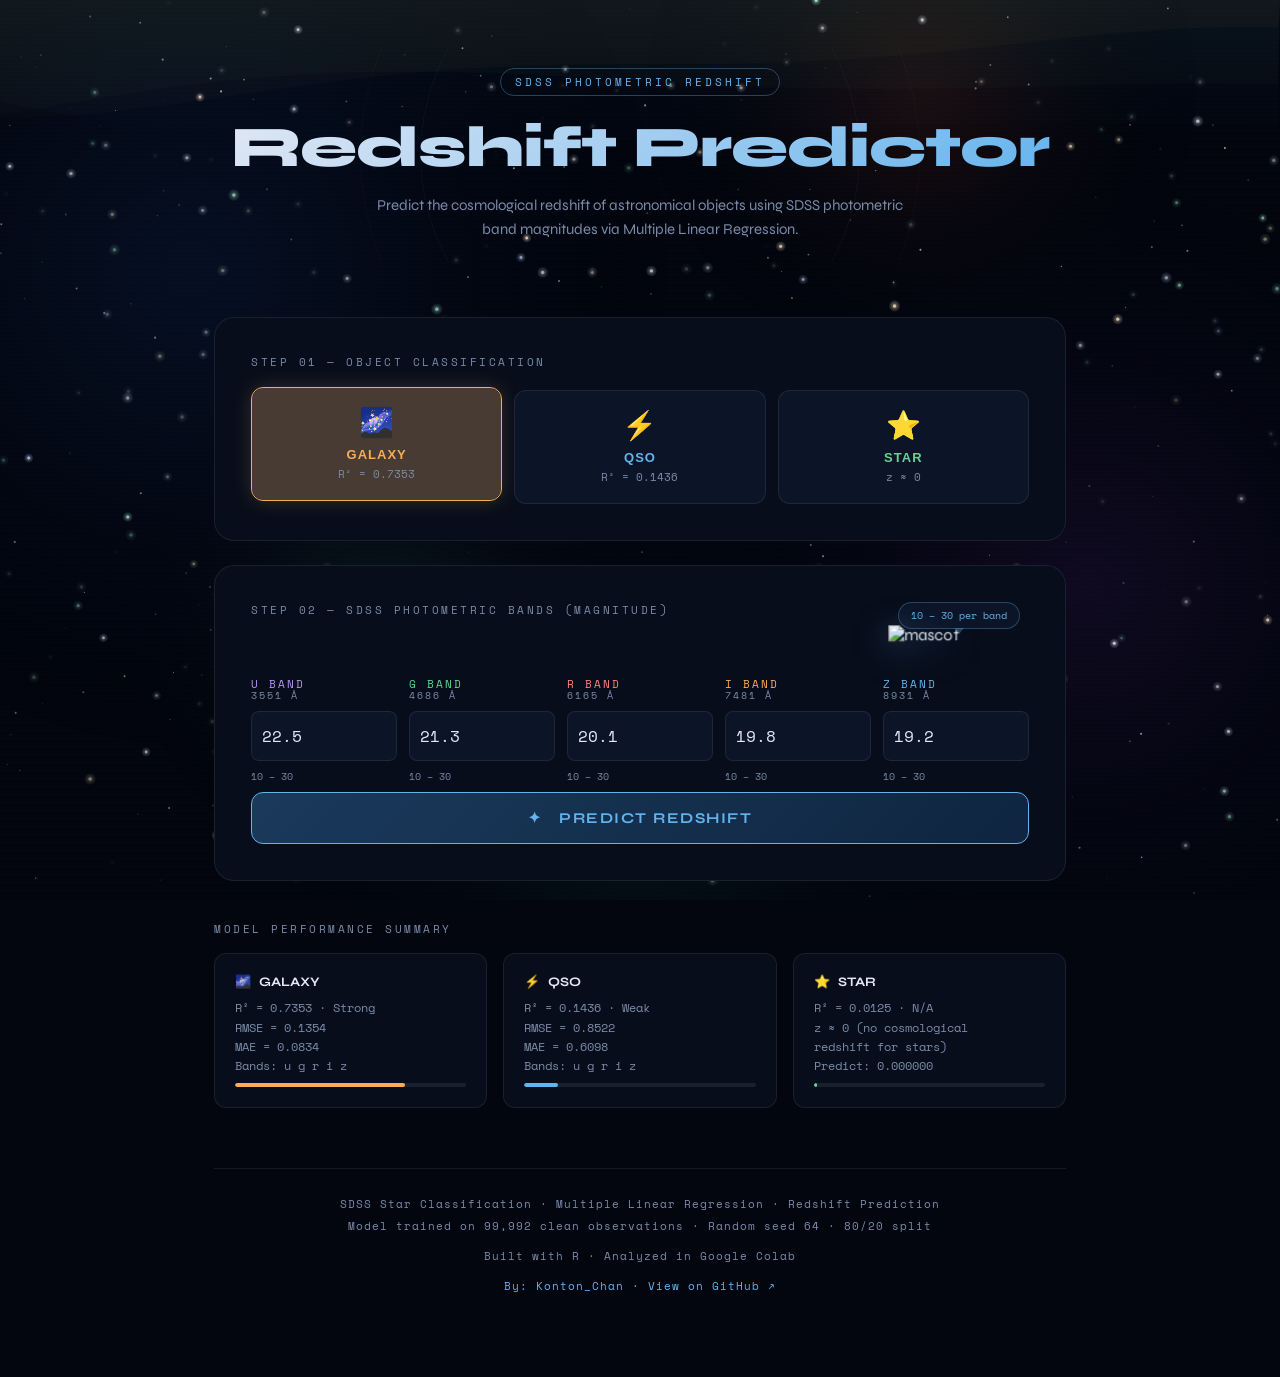
==== index.html @ 05b83074 "Move website files to root for GitHub Pages" ====
<!DOCTYPE html>
<html lang="en">
<head>
  <meta charset="UTF-8" />
  <meta name="viewport" content="width=device-width, initial-scale=1.0, maximum-scale=5.0" />
  <title>Redshift Predictor — SDSS MLR</title>
  <link href="https://fonts.googleapis.com/css2?family=Space+Mono:ital,wght@0,400;0,700;1,400&family=Syne:wght@400;600;700;800&display=swap" rel="stylesheet" />
  <link rel="stylesheet" href="style.css" />

</head>
<body>

<canvas id="nebula-canvas"></canvas>
<canvas id="aurora-canvas"></canvas>
<canvas id="starfield"></canvas>
<canvas id="particle-canvas"></canvas>

<div class="wrapper">

  <header>
    <div class="orbit-ring"></div>
    <div class="orbit-ring orbit-ring-2"></div>
    <div class="badge">SDSS Photometric Redshift</div>
    <h1>Redshift Predictor</h1>
    <p class="subtitle">Predict the cosmological redshift of astronomical objects using SDSS photometric band magnitudes via Multiple Linear Regression.</p>
  </header>

  <!-- Step 1 -->
  <div class="card">
    <div class="card-label">Step 01 — Object Classification</div>
    <div class="class-grid">
      <button class="class-btn galaxy active" onclick="selectClass('GALAXY',this)">
        <span class="class-icon">🌌</span>
        <span class="class-name">GALAXY</span>
        <span class="class-desc">R² = 0.7353</span>
      </button>
      <button class="class-btn qso" onclick="selectClass('QSO',this)">
        <span class="class-icon">⚡</span>
        <span class="class-name">QSO</span>
        <span class="class-desc">R² = 0.1436</span>
      </button>
      <button class="class-btn star" onclick="selectClass('STAR',this)">
        <span class="class-icon">⭐</span>
        <span class="class-name">STAR</span>
        <span class="class-desc">z ≈ 0</span>
      </button>
    </div>
  </div>

  <!-- Step 2 -->
  <div class="card">
    <div class="step02-header">
      <div class="card-label" style="margin-bottom:0">Step 02 — SDSS Photometric Bands (magnitude)</div>
      <div class="mascot-wrap">
        <div class="mascot-bubble">10 – 30 per band</div>
        <img src="image/Konton_Chan_I_Alert%20Star_2026-02-14-16-50-07.gif" alt="mascot" class="mascot-img" />
      </div>
    </div>
    <div class="band-grid">
      <div class="band-field">
        <label class="band-label u">u band<span class="band-wl">3551 Å</span></label>
        <input type="number" id="band_u" value="22.5" step="0.001" min="10" max="30" />
        <span class="band-hint">10 – 30</span>
      </div>
      <div class="band-field">
        <label class="band-label g">g band<span class="band-wl">4686 Å</span></label>
        <input type="number" id="band_g" value="21.3" step="0.001" min="10" max="30" />
        <span class="band-hint">10 – 30</span>
      </div>
      <div class="band-field">
        <label class="band-label r">r band<span class="band-wl">6165 Å</span></label>
        <input type="number" id="band_r" value="20.1" step="0.001" min="10" max="30" />
        <span class="band-hint">10 – 30</span>
      </div>
      <div class="band-field">
        <label class="band-label i">i band<span class="band-wl">7481 Å</span></label>
        <input type="number" id="band_i" value="19.8" step="0.001" min="10" max="30" />
        <span class="band-hint">10 – 30</span>
      </div>
      <div class="band-field">
        <label class="band-label z">z band<span class="band-wl">8931 Å</span></label>
        <input type="number" id="band_z" value="19.2" step="0.001" min="10" max="30" />
        <span class="band-hint">10 – 30</span>
      </div>
    </div>
    <div class="error-msg" id="error-msg"></div>
    <button class="predict-btn" id="predict-btn" onclick="predict()">
      <span>✦ &nbsp; Predict Redshift</span>
    </button>
  </div>

  <!-- Result -->
  <div id="result-panel">
    <div class="result-inner">
      <div class="result-label">Predicted Redshift (z)</div>
      <div class="result-value" id="result-value">—</div>
      <div class="result-unit">dimensionless · cosmological redshift</div>
      <div class="result-grid">
        <div class="result-stat"><div class="stat-label">Class</div><div class="stat-value" id="res-class">—</div></div>
        <div class="result-stat"><div class="stat-label">Model R²</div><div class="stat-value" id="res-r2">—</div></div>
        <div class="result-stat"><div class="stat-label">RMSE</div><div class="stat-value" id="res-rmse">—</div></div>
      </div>
      <div class="equation-box">
        <div class="equation-title">Model Equation</div>
        <div class="equation-text" id="res-equation">—</div>
      </div>
      <div id="res-warning"></div>
    </div>
  </div>

  <!-- Simulation -->
  <div id="sim-panel" style="display:none;">
    <div style="font-family:'Space Mono',monospace;font-size:11px;letter-spacing:2.5px;text-transform:uppercase;color:var(--text-dim);margin-bottom:16px;">✦ Redshift Simulation</div>

    <div class="card" style="margin-bottom:16px;">
      <div class="card-label">① Doppler Colour Shift — Interactive</div>
      <p style="font-size:12px;color:var(--text-dim);font-family:'Space Mono',monospace;margin-bottom:20px;">
        Drag the slider to explore z around your predicted value.
        The strip shows the physical Hα wavelength colour with <strong style="color:var(--text)">contrast-enhanced brightness</strong> —
        the swatch shows the true colour. Lighter = shorter wavelength, darker = longer.
      </p>

      <!-- TOP ROW: Big swatch + 4 stat boxes -->
      <div style="display:flex;gap:16px;align-items:center;margin-bottom:20px;flex-wrap:wrap;">

        <!-- Swatch -->
        <div style="text-align:center;flex-shrink:0;">
          <div id="doppler-swatch"
            style="width:clamp(64px,10vw,90px);height:clamp(64px,10vw,90px);
                   border-radius:50%;border:2px solid var(--border-glow);
                   transition:background 0.1s ease,box-shadow 0.1s ease;
                   display:flex;align-items:center;justify-content:center;">
          </div>
          <div style="font-family:'Space Mono',monospace;font-size:9px;
            color:var(--text-dim);margin-top:8px;letter-spacing:1px;">H-α colour</div>
          <div id="doppler-swatch-label" style="font-family:'Space Mono',monospace;font-size:11px;
            color:#fff;font-weight:700;margin-top:4px;
            background:rgba(0,0,0,0.55);border-radius:6px;
            padding:2px 8px;display:inline-block;
            border:1px solid rgba(255,255,255,0.15);"></div>
        </div>

        <!-- 4 info chips in a 2×2 grid -->
        <div style="flex:1;min-width:220px;display:grid;grid-template-columns:1fr 1fr;gap:10px;">
          <div style="background:var(--bg3);border:1px solid var(--border);border-radius:10px;padding:12px;">
            <div style="font-family:'Space Mono',monospace;font-size:9px;letter-spacing:1px;text-transform:uppercase;color:var(--text-dim);margin-bottom:4px;">Redshift z</div>
            <div id="di-z" style="font-family:'Space Mono',monospace;font-size:clamp(16px,3.5vw,22px);font-weight:700;color:var(--text);">—</div>
          </div>
          <div style="background:var(--bg3);border:1px solid var(--border);border-radius:10px;padding:12px;">
            <div style="font-family:'Space Mono',monospace;font-size:9px;letter-spacing:1px;text-transform:uppercase;color:var(--text-dim);margin-bottom:4px;">Observed λ (Hα)</div>
            <div id="di-obs" style="font-family:'Space Mono',monospace;font-size:clamp(13px,2.5vw,16px);font-weight:700;color:var(--text);">—</div>
          </div>
          <div style="background:var(--bg3);border:1px solid var(--border);border-radius:10px;padding:12px;">
            <div style="font-family:'Space Mono',monospace;font-size:9px;letter-spacing:1px;text-transform:uppercase;color:var(--text-dim);margin-bottom:4px;">Spectral Region</div>
            <div id="di-region" style="font-family:'Space Mono',monospace;font-size:clamp(10px,2vw,12px);font-weight:700;color:var(--qso);">—</div>
          </div>
          <div style="background:var(--bg3);border:1px solid var(--border);border-radius:10px;padding:12px;">
            <div style="font-family:'Space Mono',monospace;font-size:9px;letter-spacing:1px;text-transform:uppercase;color:var(--text-dim);margin-bottom:4px;">Wavelength Shift</div>
            <div id="di-shift" style="font-family:'Space Mono',monospace;font-size:clamp(10px,2vw,12px);font-weight:700;color:var(--galaxy);">—</div>
          </div>
        </div>
      </div>

      <!-- Spectrum strip -->
      <canvas id="doppler-canvas" class="sim-canvas" style="height:52px;border-radius:8px;cursor:pointer;"></canvas>

      <!-- z axis labels below strip -->
      <div style="display:flex;justify-content:space-between;align-items:center;margin-top:5px;font-family:'Space Mono',monospace;font-size:10px;color:var(--text-dim);">
        <span id="doppler-axis-min">z = 0</span>
        <span style="display:flex;flex-direction:column;align-items:center;gap:2px;">
          <span id="doppler-label" style="color:var(--qso);font-weight:700;"></span>
          <span id="doppler-wl-range" style="font-size:8px;color:rgba(122,139,168,0.6);letter-spacing:1px;"></span>
        </span>
        <span id="doppler-axis-max">z = 5</span>
      </div>

      <!-- Slider + Animate button -->
      <div style="display:flex;align-items:center;gap:12px;margin-top:14px;">
        <input type="range" id="doppler-slider" min="0" max="5" step="0.001" value="0"
          oninput="onDopplerSlide(this.value)"
          style="flex:1;" />
        <button id="doppler-anim-btn" onclick="toggleDopplerAnim()"
          style="flex-shrink:0;background:var(--bg3);border:1.5px solid rgba(99,179,237,0.4);
                 border-radius:8px;color:var(--qso);font-family:'Space Mono',monospace;
                 font-size:10px;padding:8px 14px;cursor:pointer;white-space:nowrap;
                 transition:all 0.2s ease;display:flex;align-items:center;gap:6px;">
          <span id="doppler-anim-icon">▶</span>
          <span id="doppler-anim-label">Animate z: 0 → 5</span>
        </button>
      </div>

      <!-- Out-of-range note (shown below slider when predicted z > 5) -->
      <div id="doppler-range-note" style="display:none;background:rgba(99,179,237,0.07);
        border:1px solid rgba(99,179,237,0.25);border-radius:8px;padding:10px 14px;
        font-family:'Space Mono',monospace;font-size:10px;color:var(--qso);
        line-height:1.6;margin-top:12px;"></div>

      <!-- Notable lines at current z -->
      <div style="margin-top:16px;">
        <div style="font-family:'Space Mono',monospace;font-size:9px;letter-spacing:1.5px;text-transform:uppercase;color:var(--text-dim);margin-bottom:8px;">Key emission lines at current z</div>
        <div id="doppler-lines" style="display:flex;flex-wrap:wrap;gap:6px;"></div>
      </div>
    </div>

    <div class="card" style="margin-bottom:16px;">
      <div class="card-label">② SED Profile — Your Object Photometry</div>
      <p style="font-size:12px;color:var(--text-dim);font-family:'Space Mono',monospace;margin-bottom:14px;">Spectral Energy Distribution across 5 SDSS bands. Lower magnitude = brighter.</p>
      <canvas id="sed-canvas" class="sim-canvas" style="height:200px;"></canvas>
    </div>

    <div class="card" style="margin-bottom:16px;">
      <div class="card-label">③ Spectral Emission Line Shift</div>
      <p style="font-size:12px;color:var(--text-dim);font-family:'Space Mono',monospace;margin-bottom:14px;">Emission lines shift to longer wavelengths. Observed λ = Rest λ × (1 + z).</p>
      <canvas id="spectral-canvas" class="sim-canvas" style="height:260px;"></canvas>
    </div>

    <div class="card" style="margin-bottom:16px;">
      <div class="card-label">④ Cosmic Distance Estimation</div>
      <div id="cosmic-stats" style="display:grid;grid-template-columns:repeat(2,1fr);gap:12px;margin-bottom:16px;"></div>
      <canvas id="cosmic-canvas" class="sim-canvas" style="height:110px;border-radius:8px;"></canvas>
      <p style="font-size:10px;color:var(--text-dim);font-family:'Space Mono',monospace;margin-top:8px;">* d ≈ (c/H₀)×z, H₀=70 km/s/Mpc. Light travel time via ΛCDM approximation.</p>
    </div>
  </div>

  <!-- Info -->
  <div class="info-section">
    <div class="card-label" style="margin-bottom:16px;">Model Performance Summary</div>
    <div class="info-grid">
      <div class="info-card">
        <div class="info-card-title"><span style="color:var(--galaxy)">🌌</span> GALAXY</div>
        <div class="info-card-body">R² = 0.7353 · Strong<br>RMSE = 0.1354<br>MAE = 0.0834<br>Bands: u g r i z</div>
        <div class="r2-bar-wrap"><div class="r2-bar" data-width="73.53" style="background:var(--galaxy)"></div></div>
      </div>
      <div class="info-card">
        <div class="info-card-title"><span style="color:var(--qso)">⚡</span> QSO</div>
        <div class="info-card-body">R² = 0.1436 · Weak<br>RMSE = 0.8522<br>MAE = 0.6098<br>Bands: u g r i z</div>
        <div class="r2-bar-wrap"><div class="r2-bar" data-width="14.36" style="background:var(--qso)"></div></div>
      </div>
      <div class="info-card">
        <div class="info-card-title"><span style="color:var(--star)">⭐</span> STAR</div>
        <div class="info-card-body">R² = 0.0125 · N/A<br>z ≈ 0 (no cosmological<br>redshift for stars)<br>Predict: 0.000000</div>
        <div class="r2-bar-wrap"><div class="r2-bar" data-width="1.25" style="background:var(--star)"></div></div>
      </div>
    </div>
  </div>

  <footer>
    <div>SDSS Star Classification · Multiple Linear Regression · Redshift Prediction</div>
    <div>Model trained on 99,992 clean observations · Random seed 64 · 80/20 split</div>
    <div style="margin-top:8px;">Built with R · Analyzed in Google Colab</a></div>
    <div style="margin-top:8px;"><a href="https://github.com/Konton-Chan/MLR_Redshift_Using_R" target="_blank">By: Konton_Chan · View on GitHub ↗</a></div>
  </footer>

</div><!-- /wrapper -->

<script src="script.js"></script>
</body>
</html>
---- style.css ----
/* ── Reset ── */
*, *::before, *::after { box-sizing: border-box; margin: 0; padding: 0; }

:root {
  --bg:#03060f; --bg2:#070d1a; --bg3:#0c1528;
  --border:rgba(255,255,255,0.08); --border-glow:rgba(99,179,237,0.3);
  --text:#e2e8f4; --text-dim:#7a8ba8;
  --galaxy:#f6ad55; --galaxy-glow:rgba(246,173,85,0.25);
  --qso:#63b3ed;    --qso-glow:rgba(99,179,237,0.25);
  --star:#68d391;   --star-glow:rgba(104,211,145,0.25);
  --accent:#63b3ed; --radius:12px;
}

html { scroll-behavior: smooth; }

body {
  background: var(--bg);
  color: var(--text);
  font-family: 'Syne', sans-serif;
  min-height: 100vh;
  overflow-x: hidden;
}

/* ── Canvas Layers ── */
#nebula-canvas, #aurora-canvas, #starfield, #particle-canvas {
  position: fixed; inset: 0; pointer-events: none;
}
#nebula-canvas   { z-index: 0; }
#aurora-canvas   { z-index: 1; opacity: 0.5; }
#starfield       { z-index: 2; }
#particle-canvas { z-index: 100; }

body::after {
  content: ''; position: fixed; inset: 0; z-index: 3; pointer-events: none;
  background: repeating-linear-gradient(0deg, transparent, transparent 2px,
    rgba(0,0,0,0.025) 2px, rgba(0,0,0,0.025) 4px);
}

/* ── Layout ── */
.wrapper {
  position: relative; z-index: 4;
  max-width: 900px; margin: 0 auto;
  padding: clamp(24px, 5vw, 48px) clamp(16px, 4vw, 24px) 80px;
}

/* ── Header ── */
header {
  text-align: center; margin-bottom: clamp(32px, 5vw, 56px);
  animation: fadeDown 1s ease both; position: relative;
  /* Clip orbit rings so they don't cause horizontal scroll */
  overflow: hidden;
  padding: 20px 0;
}

.orbit-ring {
  position: absolute; top: 50%; left: 50%;
  transform: translate(-50%, -50%);
  /* Use vmin so rings scale with viewport */
  width: min(440px, 90vmin); height: min(440px, 90vmin);
  border: 1px solid rgba(99,179,237,0.06);
  border-radius: 50%; animation: spin 30s linear infinite; pointer-events: none;
}
.orbit-ring::before {
  content: '✦'; position: absolute; top: -9px; left: 50%;
  transform: translateX(-50%); color: var(--qso); font-size: 14px; opacity: 0.7;
}
.orbit-ring-2 {
  width: min(560px, 110vmin); height: min(560px, 110vmin);
  border-color: rgba(246,173,85,0.04);
  animation: spin 50s linear infinite reverse;
}
.orbit-ring-2::before { content: '✦'; color: var(--galaxy); opacity: 0.4; }
@keyframes spin { to { transform: translate(-50%,-50%) rotate(360deg); } }

.badge {
  display: inline-block; font-family: 'Space Mono', monospace;
  font-size: clamp(9px, 2vw, 11px); letter-spacing: 3px; text-transform: uppercase;
  color: var(--qso); border: 1px solid rgba(99,179,237,0.35);
  padding: 5px 14px; border-radius: 100px; margin-bottom: 20px;
  animation: pulse-border 3s ease-in-out infinite; position: relative;
}
@keyframes pulse-border {
  0%,100% { border-color: rgba(99,179,237,0.35); box-shadow: none; }
  50%      { border-color: rgba(99,179,237,0.8);  box-shadow: 0 0 14px rgba(99,179,237,0.2); }
}

h1 {
  font-size: clamp(1.8rem, 7vw, 3.6rem); font-weight: 800;
  line-height: 1.1; letter-spacing: -1px;
  background: linear-gradient(135deg, #e2e8f4 0%, #63b3ed 50%, #f6ad55 100%);
  background-size: 200% 200%;
  -webkit-background-clip: text; -webkit-text-fill-color: transparent; background-clip: text;
  margin-bottom: 14px; animation: gradient-shift 6s ease infinite; position: relative;
}
@keyframes gradient-shift { 0%,100%{background-position:0% 50%} 50%{background-position:100% 50%} }

.subtitle {
  font-size: clamp(13px, 2.5vw, 15px); color: var(--text-dim);
  line-height: 1.6; max-width: 560px; margin: 0 auto; position: relative;
}

/* ── Card ── */
.card {
  background: var(--bg2); border: 1px solid var(--border); border-radius: 20px;
  padding: clamp(20px, 4vw, 36px); margin-bottom: 24px;
  animation: fadeUp 0.7s ease both; position: relative; overflow: hidden;
  will-change: transform; transition: box-shadow 0.3s ease;
}
.card:nth-child(2){ animation-delay: 0.15s; }
.card:nth-child(3){ animation-delay: 0.30s; }
.card::after {
  content: ''; position: absolute; top: 0; left: -100%; width: 50%; height: 100%;
  background: linear-gradient(90deg, transparent, rgba(255,255,255,0.02), transparent);
  transform: skewX(-20deg); animation: card-sweep 6s ease-in-out infinite;
  pointer-events: none;
}
@keyframes card-sweep { 0%,70%{left:-100%} 100%{left:160%} }
.card:hover { box-shadow: 0 0 40px rgba(99,179,237,0.08), 0 8px 32px rgba(0,0,0,0.3); }

.card-label {
  font-family: 'Space Mono', monospace; font-size: 11px;
  letter-spacing: 2.5px; text-transform: uppercase; color: var(--text-dim); margin-bottom: 20px;
}

/* ── Class Selector ── */
.class-grid { display: grid; grid-template-columns: repeat(3, 1fr); gap: 12px; }

.class-btn {
  background: var(--bg3); border: 1.5px solid var(--border); border-radius: var(--radius);
  padding: clamp(12px, 2.5vw, 18px) clamp(8px, 2vw, 12px);
  cursor: pointer; text-align: center; position: relative; overflow: hidden;
  transition: all 0.3s ease; width: 100%;
}
.class-btn::before {
  content: ''; position: absolute; inset: 0; opacity: 0;
  transition: opacity 0.25s ease; border-radius: var(--radius);
}
.class-btn::after {
  content: ''; position: absolute; top: -50%; left: -75%; width: 50%; height: 200%;
  background: linear-gradient(90deg, transparent, rgba(255,255,255,0.07), transparent);
  transform: skewX(-20deg); transition: left 0.5s ease;
}
.class-btn:hover::after { left: 125%; }
.class-btn.galaxy::before { background: var(--galaxy-glow); }
.class-btn.qso::before    { background: var(--qso-glow); }
.class-btn.star::before   { background: var(--star-glow); }
.class-btn:hover::before, .class-btn.active::before { opacity: 1; }
.class-btn.galaxy:hover, .class-btn.galaxy.active { border-color: var(--galaxy); box-shadow: 0 0 20px rgba(246,173,85,0.2); transform: translateY(-3px); }
.class-btn.qso:hover,    .class-btn.qso.active    { border-color: var(--qso);    box-shadow: 0 0 20px rgba(99,179,237,0.2);  transform: translateY(-3px); }
.class-btn.star:hover,   .class-btn.star.active   { border-color: var(--star);   box-shadow: 0 0 20px rgba(104,211,145,0.2); transform: translateY(-3px); }

.class-icon { font-size: clamp(22px, 4vw, 28px); display: block; margin-bottom: 8px; transition: transform 0.3s ease; position: relative; }
.class-btn:hover .class-icon { transform: scale(1.25) rotate(-8deg); }
.class-name { font-size: clamp(11px, 2vw, 13px); font-weight: 700; letter-spacing: 1px; display: block; position: relative; }
.class-btn.galaxy .class-name { color: var(--galaxy); }
.class-btn.qso    .class-name { color: var(--qso); }
.class-btn.star   .class-name { color: var(--star); }
.class-desc { font-size: clamp(9px, 1.8vw, 11px); color: var(--text-dim); margin-top: 4px; display: block; position: relative; font-family: 'Space Mono', monospace; }

/* ── Band Inputs ── */
.band-grid { display: grid; grid-template-columns: repeat(5, 1fr); gap: clamp(8px, 2vw, 12px); }
.band-field { display: flex; flex-direction: column; gap: 8px; min-width: 0; }

.band-label { font-family: 'Space Mono', monospace; font-size: clamp(9px, 1.8vw, 11px); letter-spacing: 2px; text-transform: uppercase; }
.band-label.u { color: #b794f4; }
.band-label.g { color: #68d391; }
.band-label.r { color: #fc8181; }
.band-label.i { color: #f6ad55; }
.band-label.z { color: #63b3ed; }
.band-wl { font-size: 10px; color: var(--text-dim); font-family: 'Space Mono', monospace; display: block; margin-top: -4px; }

input[type="number"] {
  background: var(--bg3); border: 1.5px solid var(--border); border-radius: 8px;
  color: var(--text); font-family: 'Space Mono', monospace;
  /* 16px minimum to prevent iOS auto-zoom */
  font-size: 16px;
  padding: clamp(8px, 2vw, 12px) clamp(6px, 1.5vw, 10px);
  width: 100%; outline: none; -moz-appearance: textfield; appearance: textfield;
  transition: border-color 0.2s ease, box-shadow 0.2s ease;
}
input[type="number"]::-webkit-outer-spin-button,
input[type="number"]::-webkit-inner-spin-button { -webkit-appearance: none; appearance: none; }
input[type="number"]:focus {
  border-color: var(--accent);
  box-shadow: 0 0 0 3px rgba(99,179,237,0.12);
  /* Removed scale(1.03) — causes overflow on mobile */
}
.band-hint { font-size: 10px; color: var(--text-dim); font-family: 'Space Mono', monospace; }

/* ── Step 02 Mascot Header ── */
.step02-header {
  display: flex; align-items: flex-start;
  justify-content: space-between; margin-bottom: 24px; gap: 12px;
}
.mascot-wrap { display: flex; flex-direction: column; align-items: center; flex-shrink: 0; }
.mascot-bubble {
  background: var(--bg3); border: 1px solid var(--border-glow); border-radius: 100px;
  padding: 5px 12px; font-family: 'Space Mono', monospace; font-size: clamp(9px, 1.8vw, 10px);
  color: var(--qso); white-space: nowrap; margin-bottom: 4px; position: relative;
  animation: float 3s ease-in-out infinite;
}
.mascot-bubble::after {
  content: ''; position: absolute; bottom: -6px; left: 50%; transform: translateX(-50%);
  border-left: 5px solid transparent; border-right: 5px solid transparent;
  border-top: 6px solid var(--border-glow);
}
.mascot-img {
  width: clamp(90px, 14vw, 140px);
  height: auto;
  image-rendering: auto;
  will-change: transform, filter;
  transform-origin: center bottom;
  /* animation driven by rAF JS for native refresh-rate smoothness */
}
@keyframes float { 0%,100%{transform:translateY(0)} 50%{transform:translateY(-5px)} }

/* ── Predict Button ── */
.predict-btn {
  width: 100%; padding: clamp(12px, 2.5vw, 16px);
  background: linear-gradient(135deg, #1a3a5c, #0f2540);
  border: 1.5px solid var(--qso); border-radius: var(--radius);
  color: var(--qso); font-family: 'Syne', sans-serif;
  font-size: clamp(13px, 2.5vw, 15px); font-weight: 700; letter-spacing: 1.5px;
  text-transform: uppercase; cursor: pointer; margin-top: 8px;
  position: relative; overflow: hidden; transition: all 0.3s ease;
}
.predict-btn::before {
  content: ''; position: absolute; top: 0; left: -100%; width: 100%; height: 100%;
  background: linear-gradient(90deg, transparent, rgba(99,179,237,0.18), transparent);
  transition: left 0.6s ease;
}
.predict-btn:hover::before { left: 100%; }
.predict-btn:hover { box-shadow: 0 0 30px rgba(99,179,237,0.4), 0 4px 20px rgba(0,0,0,0.4); transform: translateY(-2px); }
.predict-btn:active { transform: translateY(0); }
@keyframes btn-blink { 50%{ opacity: 0.5; } }
.predict-btn.loading span { animation: btn-blink 0.7s step-end infinite; }

/* ── Result Panel ── */
#result-panel { display: none; animation: fadeUp 0.6s ease both; margin-bottom: 24px; }
.result-inner {
  background: var(--bg2); border: 1.5px solid var(--border-glow);
  border-radius: 20px; padding: clamp(20px, 4vw, 36px); position: relative; overflow: hidden;
}
.result-inner::before {
  content: ''; position: absolute; top: -60px; right: -60px;
  width: 200px; height: 200px; border-radius: 50%;
  background: radial-gradient(circle, rgba(99,179,237,0.1), transparent 70%);
  animation: glow-pulse 3s ease-in-out infinite; pointer-events: none;
}
.result-inner::after {
  content: ''; position: absolute; top: 0; left: -60%; width: 60%; height: 100%;
  background: linear-gradient(90deg, transparent, rgba(99,179,237,0.03), transparent);
  animation: scan-sweep 4s ease-in-out infinite; pointer-events: none;
}
@keyframes glow-pulse { 0%,100%{transform:scale(1);opacity:0.6} 50%{transform:scale(1.4);opacity:1} }
@keyframes scan-sweep { 0%{left:-60%} 100%{left:160%} }

.result-label { font-family: 'Space Mono', monospace; font-size: 11px; letter-spacing: 2.5px; text-transform: uppercase; color: var(--text-dim); margin-bottom: 8px; }
.result-value { font-family: 'Space Mono', monospace; font-size: clamp(2rem, 8vw, 4rem); font-weight: 700; letter-spacing: -1px; line-height: 1; margin-bottom: 6px; transition: color 0.4s ease; }
.result-unit  { font-size: clamp(11px, 2vw, 14px); color: var(--text-dim); font-family: 'Space Mono', monospace; margin-bottom: 24px; }

.result-grid { display: grid; grid-template-columns: repeat(3, 1fr); gap: 12px; margin-bottom: 24px; }
.result-stat { background: var(--bg3); border: 1px solid var(--border); border-radius: 10px; padding: clamp(10px, 2vw, 14px); transition: transform 0.2s ease, border-color 0.2s ease; min-width: 0; }
.result-stat:hover { transform: translateY(-2px); border-color: var(--border-glow); }
.stat-label { font-family: 'Space Mono', monospace; font-size: 10px; letter-spacing: 1.5px; color: var(--text-dim); text-transform: uppercase; margin-bottom: 6px; }
.stat-value { font-family: 'Space Mono', monospace; font-size: clamp(11px, 2vw, 14px); font-weight: 700; overflow-wrap: break-word; }

.equation-box { background: var(--bg3); border: 1px solid var(--border); border-radius: 10px; padding: 16px 20px; margin-bottom: 20px; transition: border-color 0.3s ease; overflow-x: auto; }
.equation-box:hover { border-color: var(--border-glow); }
.equation-title { font-family: 'Space Mono', monospace; font-size: 10px; letter-spacing: 2px; color: var(--text-dim); text-transform: uppercase; margin-bottom: 10px; }
.equation-text { font-family: 'Space Mono', monospace; font-size: clamp(10px, 1.8vw, 12px); line-height: 1.9; }
.eq-highlight { color: var(--qso); }

.warning-banner { display: flex; align-items: flex-start; gap: 10px; background: rgba(246,173,85,0.07); border: 1px solid rgba(246,173,85,0.3); border-radius: 10px; padding: 14px 16px; font-size: clamp(11px, 2vw, 13px); color: var(--galaxy); line-height: 1.5; animation: fadeUp 0.4s ease both; }
.warning-banner.good { background: rgba(104,211,145,0.07); border-color: rgba(104,211,145,0.3); color: var(--star); }

.error-msg { background: rgba(252,129,129,0.07); border: 1px solid rgba(252,129,129,0.3); border-radius: 10px; padding: 14px 16px; color: #fc8181; font-family: 'Space Mono', monospace; font-size: clamp(11px, 2vw, 13px); display: none; margin-top: 12px; animation: shake 0.4s ease both; }
@keyframes shake { 0%,100%{transform:translateX(0)} 20%{transform:translateX(-6px)} 40%{transform:translateX(6px)} 60%{transform:translateX(-4px)} 80%{transform:translateX(4px)} }

/* ── Simulation Canvases ── */
.sim-canvas {
  width: 100%; display: block; border-radius: 8px;
  /* min-height prevents collapse before draw */
  min-height: 60px;
}

/* ── Info Section ── */
.info-section { margin-top: 40px; animation: fadeUp 0.7s ease 0.3s both; }
.info-grid { display: grid; grid-template-columns: repeat(3, 1fr); gap: 16px; }
.info-card { background: var(--bg2); border: 1px solid var(--border); border-radius: var(--radius); padding: clamp(14px, 3vw, 20px); transition: transform 0.3s ease, border-color 0.3s ease, box-shadow 0.3s ease; }
.info-card:hover { transform: translateY(-5px); border-color: var(--border-glow); box-shadow: 0 10px 40px rgba(0,0,0,0.3); }
.info-card-title { font-size: 13px; font-weight: 700; margin-bottom: 8px; display: flex; align-items: center; gap: 8px; }
.info-card-body { font-size: clamp(10px, 1.8vw, 12px); color: var(--text-dim); line-height: 1.6; font-family: 'Space Mono', monospace; }
.r2-bar-wrap { margin-top: 8px; height: 4px; background: var(--border); border-radius: 100px; overflow: hidden; }
.r2-bar { height: 100%; border-radius: 100px; width: 0; transition: width 1.6s cubic-bezier(0.25,1,0.5,1); }

footer { text-align: center; margin-top: 60px; padding-top: 24px; border-top: 1px solid var(--border); color: var(--text-dim); font-family: 'Space Mono', monospace; font-size: clamp(9px, 1.8vw, 11px); letter-spacing: 1px; line-height: 2; animation: fadeUp 0.7s ease 0.4s both; }
footer a { color: var(--qso); text-decoration: none; }
footer a:hover { text-decoration: underline; }

@keyframes fadeDown { from{opacity:0;transform:translateY(-24px)} to{opacity:1;transform:translateY(0)} }
@keyframes fadeUp   { from{opacity:0;transform:translateY(24px)}  to{opacity:1;transform:translateY(0)} }

/* ══════════════════════════════════════
   RESPONSIVE BREAKPOINTS
══════════════════════════════════════ */

/* ── Tablet: 601px – 768px ── */
@media (max-width: 768px) {
  .result-grid   { grid-template-columns: repeat(2, 1fr); }
  .info-grid     { grid-template-columns: repeat(2, 1fr); }
  #cosmic-stats  { grid-template-columns: repeat(2, 1fr) !important; }
  .band-grid     { grid-template-columns: repeat(3, 1fr); }
}

/* ── Mobile: ≤ 600px ── */
@media (max-width: 600px) {
  .class-grid    { grid-template-columns: repeat(3, 1fr); gap: 8px; }
  .band-grid     { grid-template-columns: repeat(3, 1fr); }
  .result-grid   { grid-template-columns: repeat(2, 1fr); }
  .info-grid     { grid-template-columns: 1fr; }
  #cosmic-stats  { grid-template-columns: 1fr !important; }
  .orbit-ring, .orbit-ring-2 { display: none; }

  /* Step02 header stacks on very small screens */
  .step02-header { flex-wrap: wrap; }
  .mascot-wrap   { order: -1; width: 100%; flex-direction: row; align-items: center; gap: 10px; margin-bottom: 8px; }
  .mascot-bubble { margin-bottom: 0; }
  .mascot-img    { width: 72px; }

  /* Equation scrollable */
  .equation-text { font-size: 10px; }
}

/* ── Doppler Interactive ── */
.doppler-swatch-row {
  display: flex; align-items: center; gap: 16px; margin-bottom: 16px; flex-wrap: wrap;
}
.doppler-swatch {
  width: clamp(48px,8vw,72px); height: clamp(48px,8vw,72px);
  border-radius: 50%; border: 2px solid rgba(255,255,255,0.15);
  flex-shrink: 0; transition: background 0.15s ease;
  box-shadow: 0 0 20px rgba(0,0,0,0.5);
}
.doppler-info { flex: 1; min-width: 180px; }
.doppler-info-line {
  font-family: 'Space Mono', monospace; font-size: 11px;
  color: var(--text-dim); margin-bottom: 4px;
}
.doppler-info-line span { color: var(--text); font-weight: 700; }

/* .doppler-slider-wrap and .doppler-slider-label removed — not used */
/* ── Doppler Slider — matches strip above it (Hα colour journey z=0→5) ── */
#doppler-slider {
  -webkit-appearance: none; appearance: none;
  width: 100%; height: 8px; border-radius: 100px;
  /* Default: dark red gradient matching NIR/MIR strip (overridden by JS) */
  background: linear-gradient(90deg, #dc2200 0%, #550000 50%, #0a0000 100%);
  outline: none; cursor: pointer;
  border: 1px solid rgba(255,255,255,0.15);
  box-shadow: 0 0 8px rgba(0,0,0,0.4);
}
#doppler-slider::-webkit-slider-thumb {
  -webkit-appearance: none; appearance: none;
  width: 20px; height: 20px; border-radius: 50%;
  background: #fff;
  border: 2.5px solid #fff;
  box-shadow: 0 0 12px rgba(255,255,255,0.7), 0 0 4px rgba(0,0,0,0.5);
  cursor: grab; transition: transform 0.15s ease, border-color 0.15s ease, box-shadow 0.15s ease;
}
#doppler-slider::-webkit-slider-thumb:active { transform: scale(1.3); cursor: grabbing; }
#doppler-slider::-moz-range-thumb {
  width: 20px; height: 20px; border-radius: 50%; background: #fff;
  border: 2.5px solid #fff;
  box-shadow: 0 0 12px rgba(255,255,255,0.7); cursor: grab;
}
.doppler-animate-btn {
  display: inline-flex; align-items: center; gap: 8px;
  background: var(--bg3); border: 1px solid var(--border-glow);
  border-radius: 100px; padding: 6px 14px; cursor: pointer;
  font-family: 'Space Mono', monospace; font-size: 10px; letter-spacing: 1px;
  color: var(--qso); transition: all 0.2s ease; margin-top: 12px;
}
.doppler-animate-btn:hover { background: var(--qso-glow); box-shadow: 0 0 12px rgba(99,179,237,0.2); }
.doppler-animate-btn.playing { color: var(--galaxy); border-color: rgba(246,173,85,0.5); }

/* ── Small Mobile: ≤ 400px ── */
@media (max-width: 400px) {
  .class-grid { grid-template-columns: 1fr; }
  .band-grid  { grid-template-columns: repeat(2, 1fr); }
  .card       { border-radius: 14px; }
}
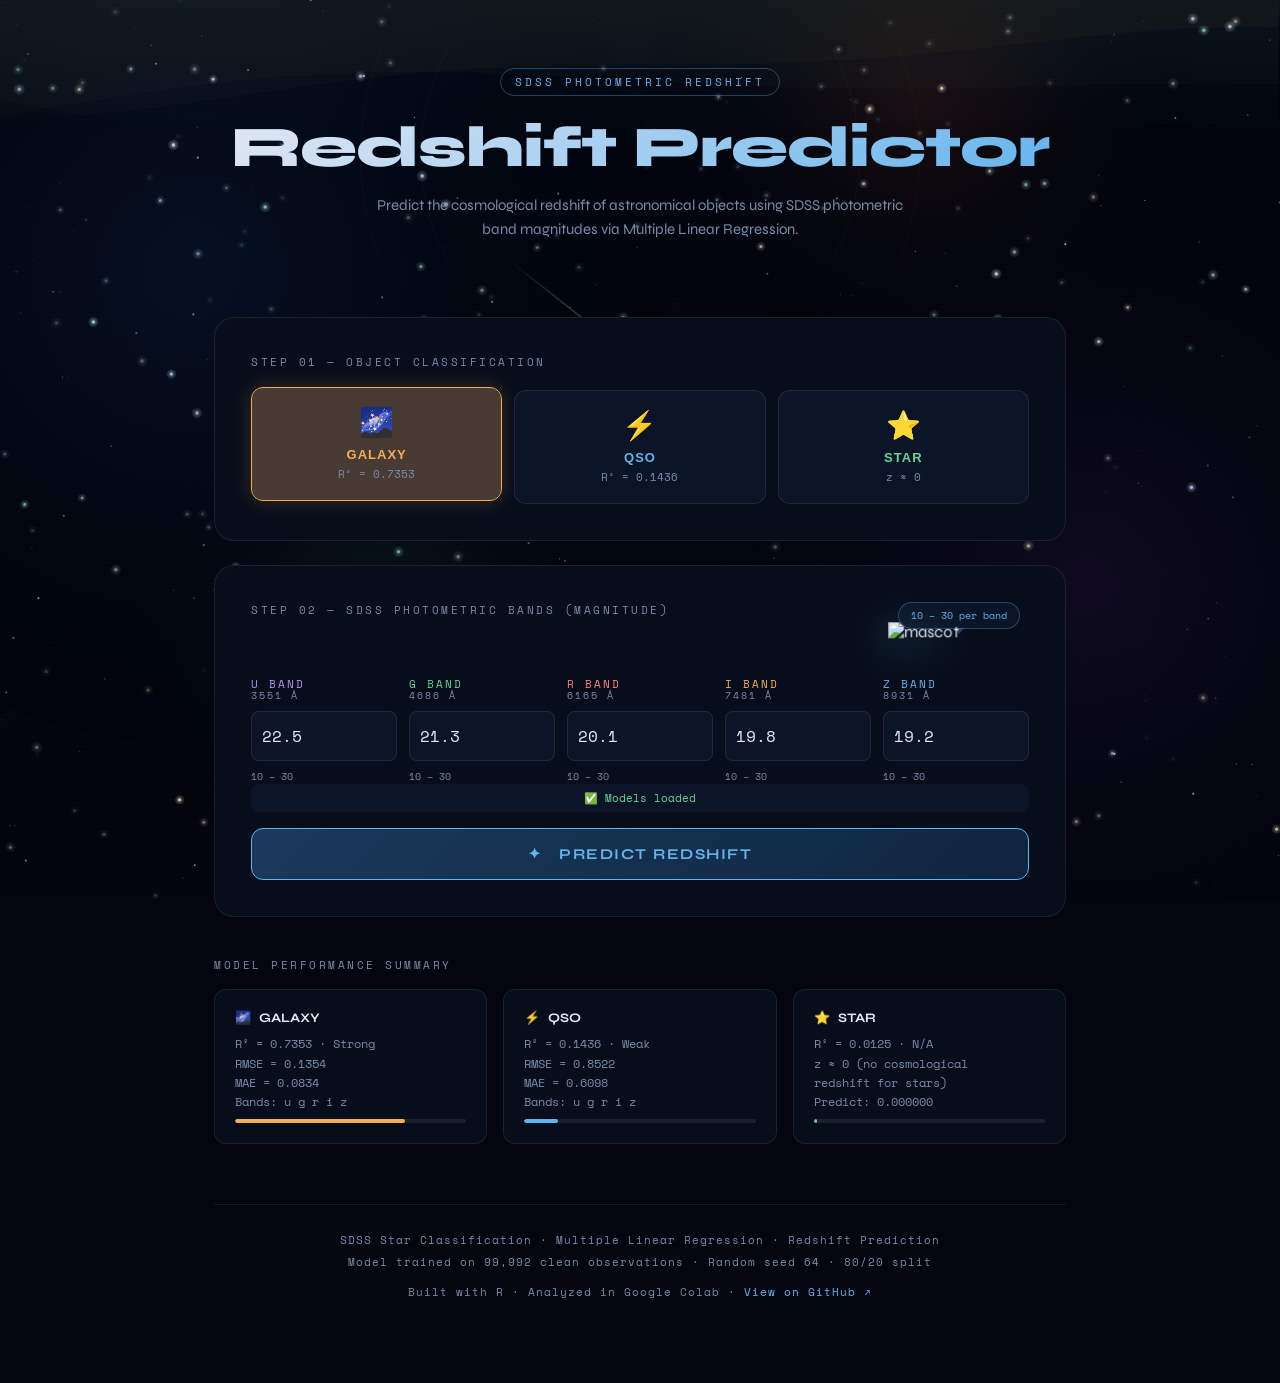
==== commit 3c93f8a4: "Load models from JSON files" ====
--- a/index.html
+++ b/index.html
@@ -84,6 +84,9 @@
       </div>
     </div>
     <div class="error-msg" id="error-msg"></div>
+    <div id="model-load-status" style="display:none;font-family:'Space Mono',monospace;
+      font-size:11px;text-align:center;padding:6px;margin-bottom:8px;
+      border-radius:8px;background:var(--bg3);"></div>
     <button class="predict-btn" id="predict-btn" onclick="predict()">
       <span>✦ &nbsp; Predict Redshift</span>
     </button>
@@ -247,8 +250,7 @@
   <footer>
     <div>SDSS Star Classification · Multiple Linear Regression · Redshift Prediction</div>
     <div>Model trained on 99,992 clean observations · Random seed 64 · 80/20 split</div>
-    <div style="margin-top:8px;">Built with R · Analyzed in Google Colab</a></div>
-    <div style="margin-top:8px;"><a href="https://github.com/Konton-Chan/MLR_Redshift_Using_R" target="_blank">By: Konton_Chan · View on GitHub ↗</a></div>
+    <div style="margin-top:8px;">Built with R · Analyzed in Google Colab · <a href="https://github.com/YOUR_USERNAME/YOUR_REPO" target="_blank">View on GitHub ↗</a></div>
   </footer>
 
 </div><!-- /wrapper -->
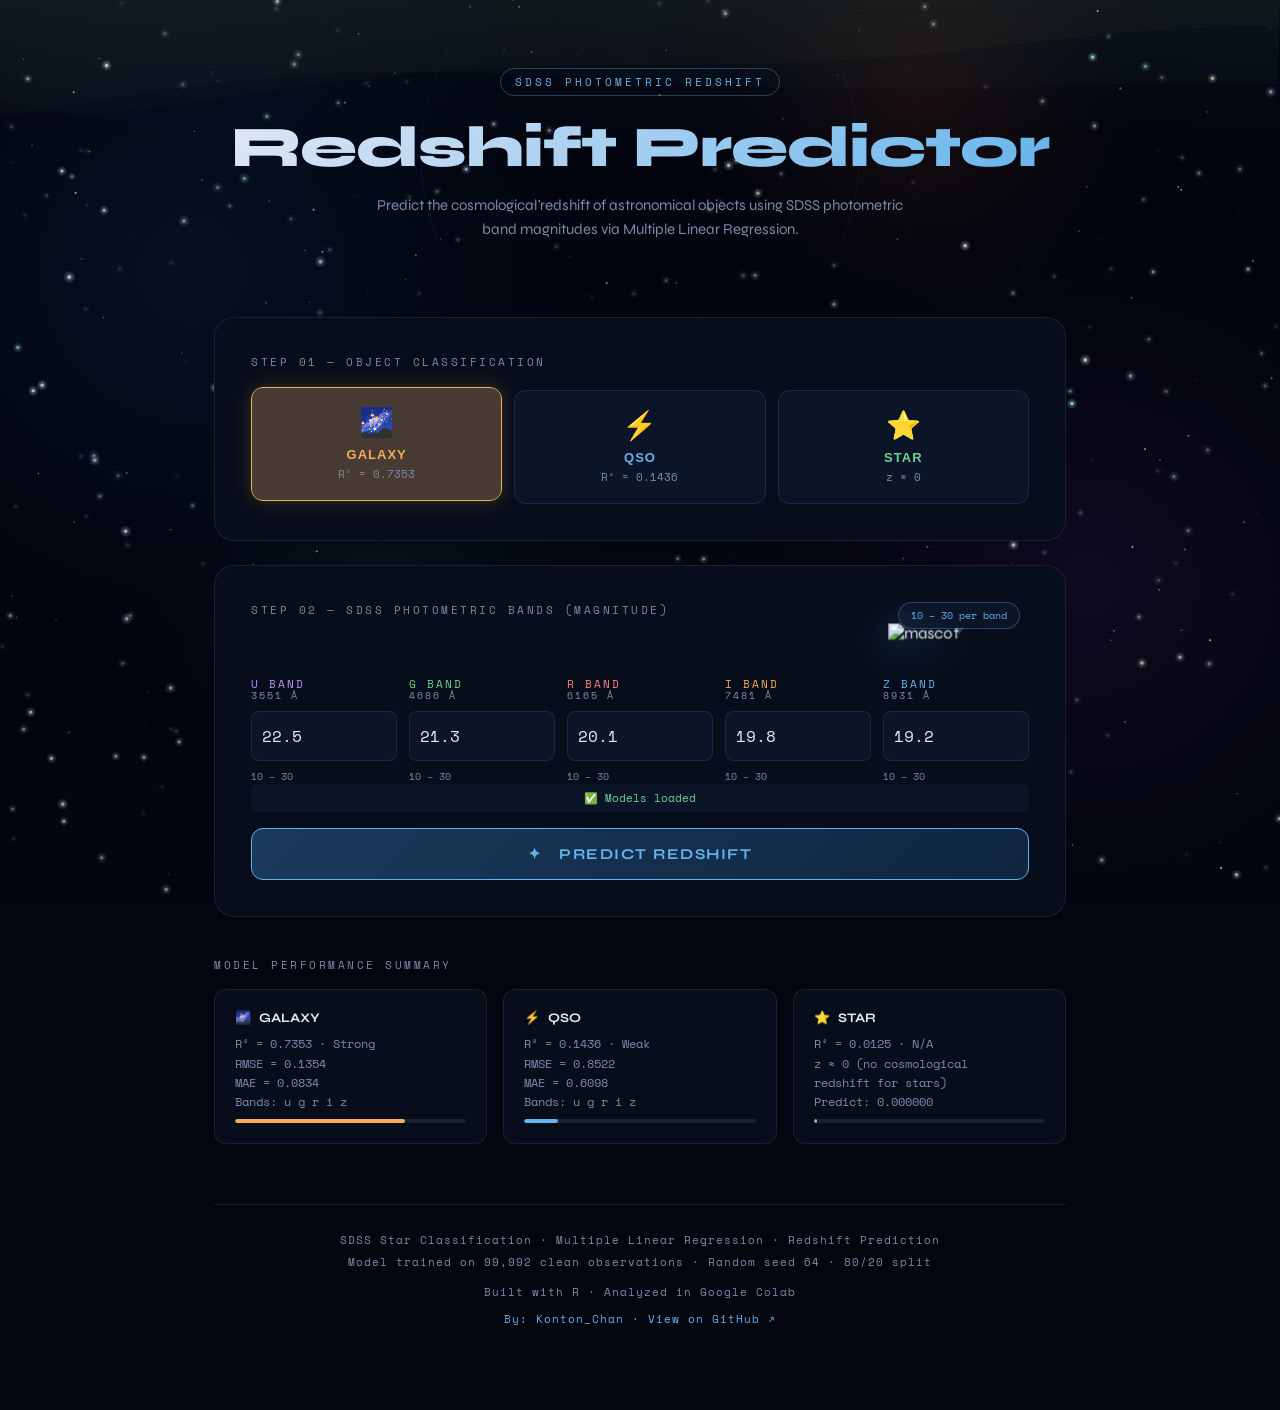
==== commit df904dfe: "Update index.html" ====
--- a/index.html
+++ b/index.html
@@ -250,7 +250,9 @@
   <footer>
     <div>SDSS Star Classification · Multiple Linear Regression · Redshift Prediction</div>
     <div>Model trained on 99,992 clean observations · Random seed 64 · 80/20 split</div>
-    <div style="margin-top:8px;">Built with R · Analyzed in Google Colab · <a href="https://github.com/YOUR_USERNAME/YOUR_REPO" target="_blank">View on GitHub ↗</a></div>
+    <div style="margin-top:8px;">Built with R · Analyzed in Google Colab</a></div>
+    <div style="margin-top:5px;"><a href="https://github.com/YOUR_USERNAME/YOUR_REPO" target="_blank">By: Konton_Chan · View on GitHub ↗</a></div>
+  </footer>
   </footer>
 
 </div><!-- /wrapper -->
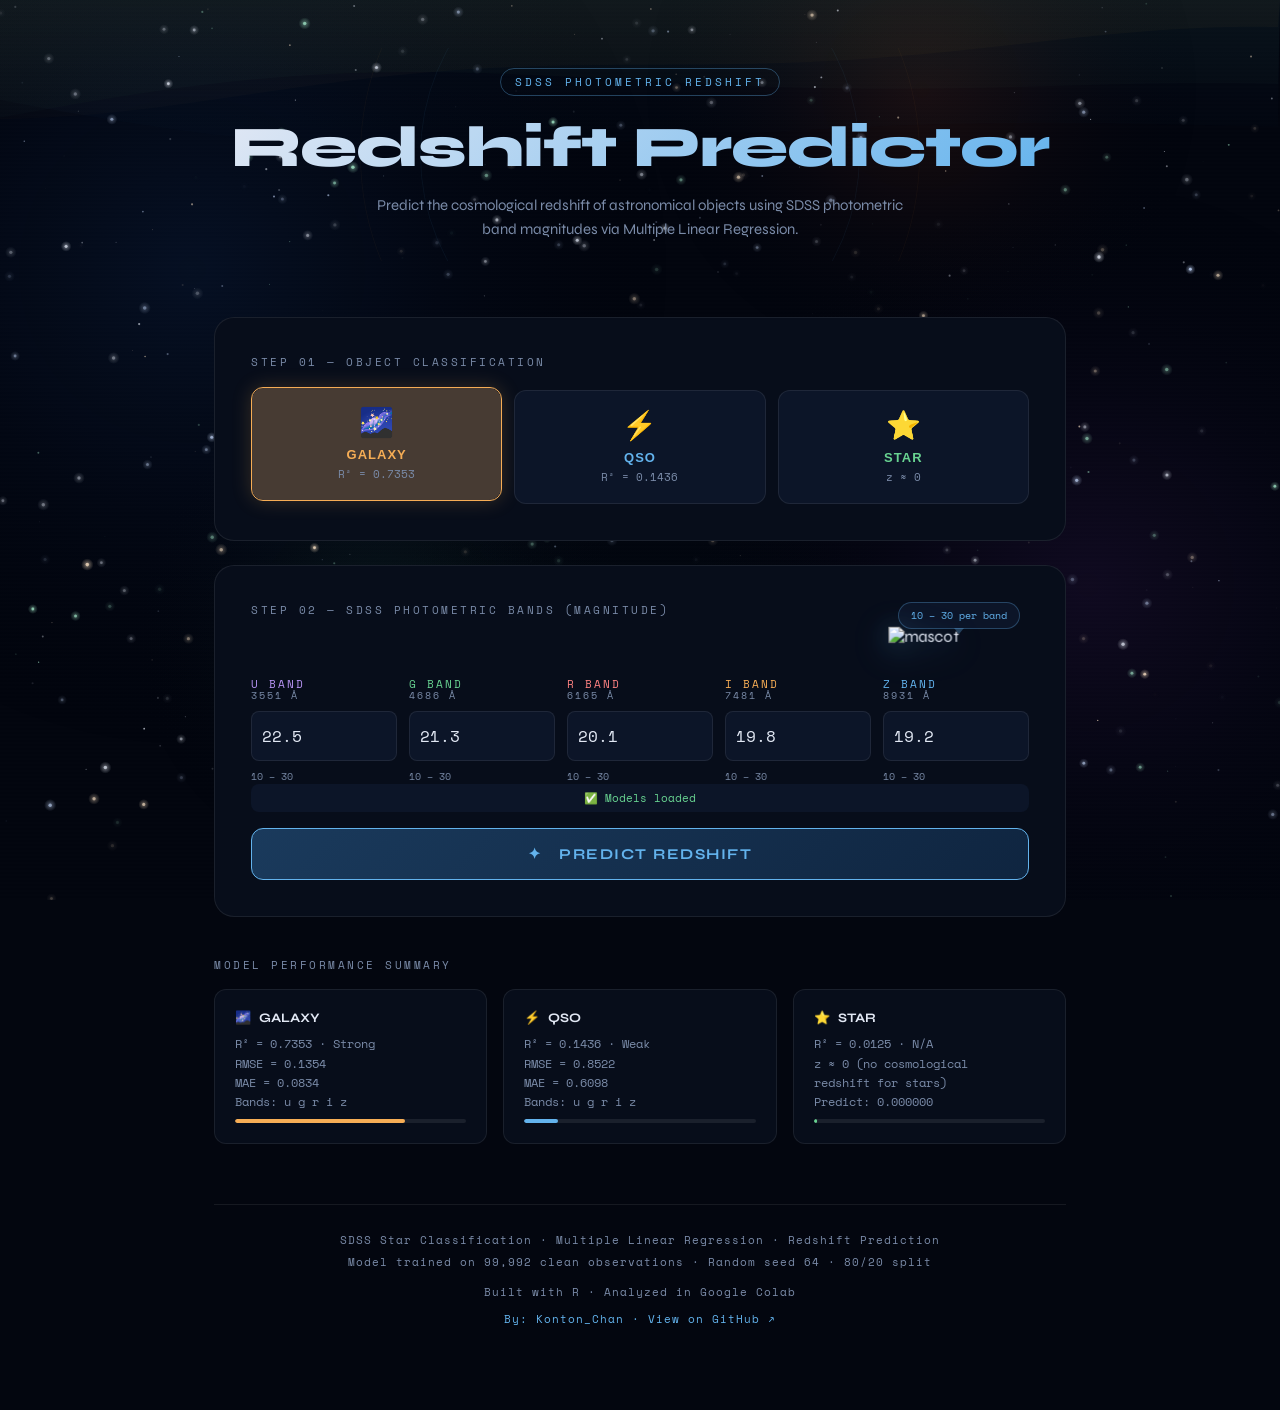
==== commit cd029b7d: "Update index.html" ====
--- a/index.html
+++ b/index.html
@@ -251,7 +251,7 @@
     <div>SDSS Star Classification · Multiple Linear Regression · Redshift Prediction</div>
     <div>Model trained on 99,992 clean observations · Random seed 64 · 80/20 split</div>
     <div style="margin-top:8px;">Built with R · Analyzed in Google Colab</a></div>
-    <div style="margin-top:5px;"><a href="https://github.com/YOUR_USERNAME/YOUR_REPO" target="_blank">By: Konton_Chan · View on GitHub ↗</a></div>
+    <div style="margin-top:5px;"><a href="https://github.com/Konton-Chan/MLR_Redshift_Using_R.git" target="_blank">By: Konton_Chan · View on GitHub ↗</a></div>
   </footer>
   </footer>
 
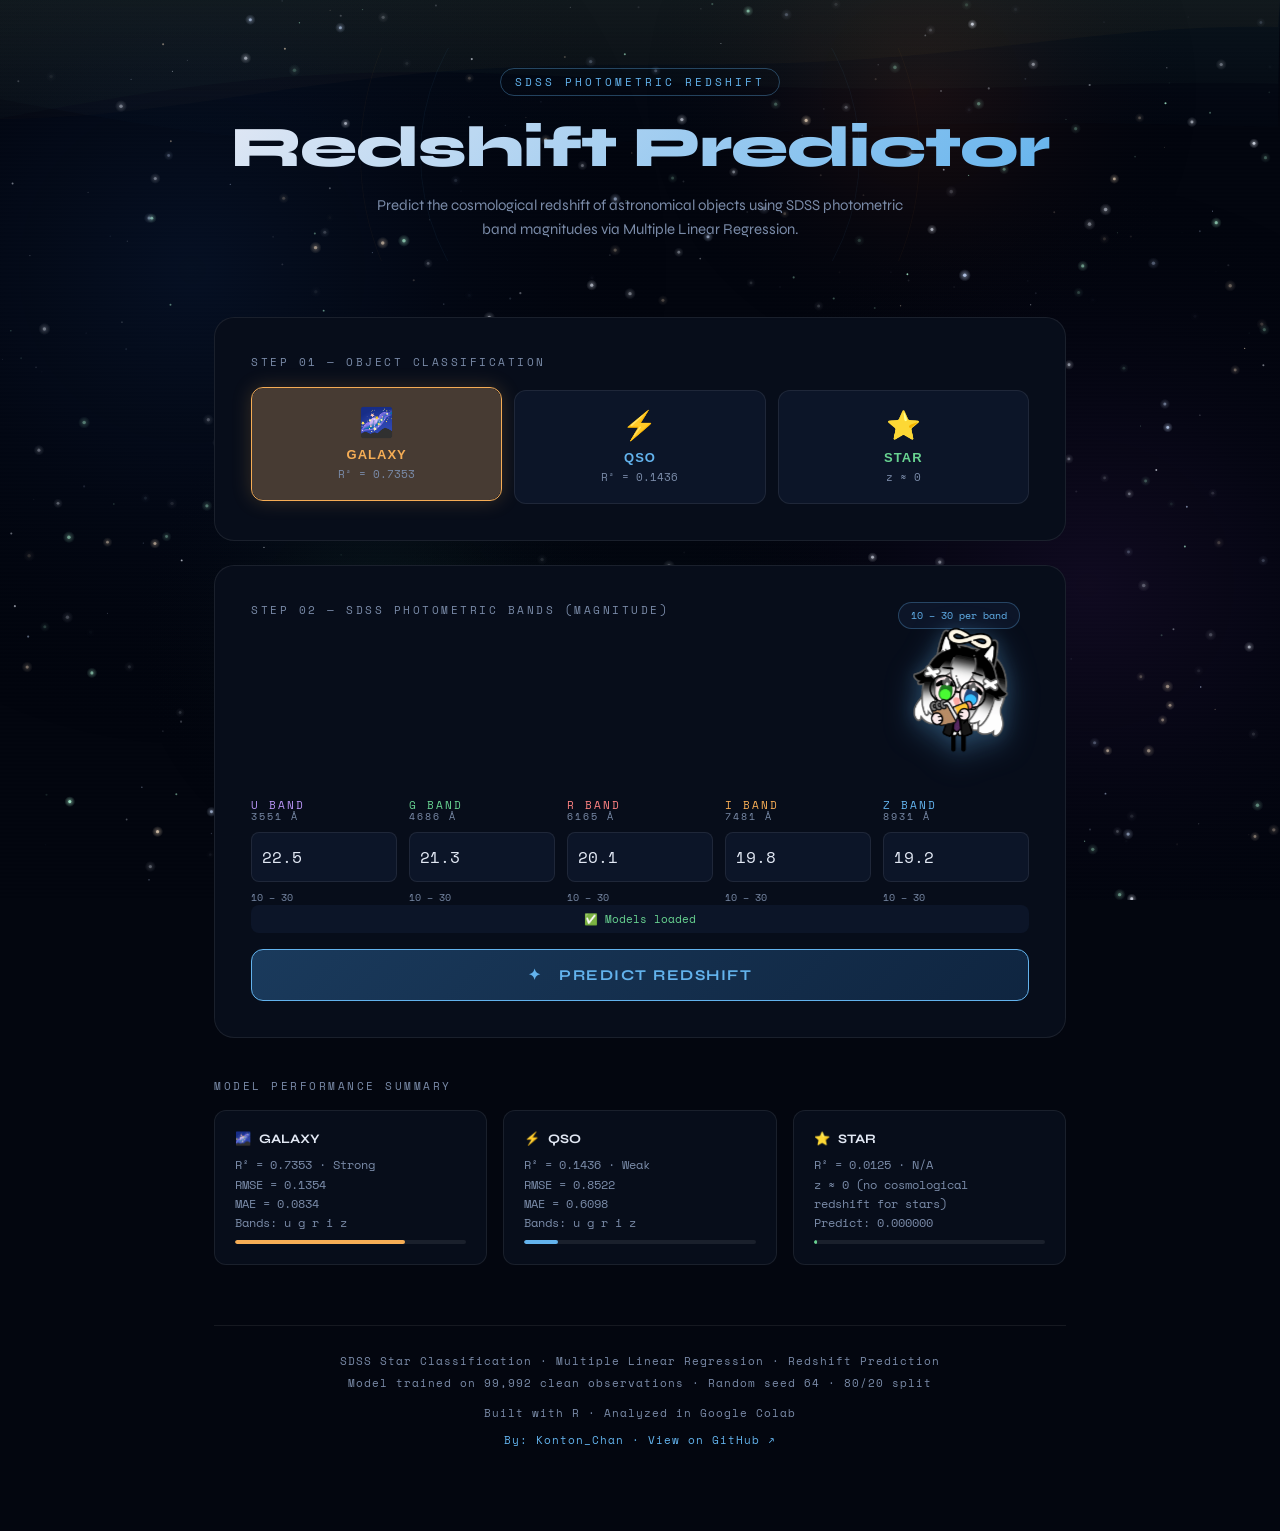
==== commit fe73a0d8: "Fix image path backslash to forward slash" ====
--- a/index.html
+++ b/index.html
@@ -53,7 +53,7 @@
       <div class="card-label" style="margin-bottom:0">Step 02 — SDSS Photometric Bands (magnitude)</div>
       <div class="mascot-wrap">
         <div class="mascot-bubble">10 – 30 per band</div>
-        <img src="image/Konton_Chan_I_Alert%20Star_2026-02-14-16-50-07.gif" alt="mascot" class="mascot-img" />
+        <img src="Image/Konton_Chan.gif" alt="mascot" class="mascot-img" />
       </div>
     </div>
     <div class="band-grid">
@@ -221,7 +221,7 @@
       <div class="card-label">④ Cosmic Distance Estimation</div>
       <div id="cosmic-stats" style="display:grid;grid-template-columns:repeat(2,1fr);gap:12px;margin-bottom:16px;"></div>
       <canvas id="cosmic-canvas" class="sim-canvas" style="height:110px;border-radius:8px;"></canvas>
-      <p style="font-size:10px;color:var(--text-dim);font-family:'Space Mono',monospace;margin-top:8px;">* d ≈ (c/H₀)×z, H₀=70 km/s/Mpc. Light travel time via ΛCDM approximation.</p>
+      <p style="font-size:10px;color:var(--text-dim);font-family:'Space Mono',monospace;margin-top:8px;">'* d ≈ (c/H0)×z, H0=70 km/s/Mpc. Light travel time via ΛCDM approximation.'</p>
     </div>
   </div>
 
--- a/style.css
+++ b/style.css
@@ -47,7 +47,6 @@
 header {
   text-align: center; margin-bottom: clamp(32px, 5vw, 56px);
   animation: fadeDown 1s ease both; position: relative;
-  /* Clip orbit rings so they don't cause horizontal scroll */
   overflow: hidden;
   padding: 20px 0;
 }
@@ -55,7 +54,6 @@
 .orbit-ring {
   position: absolute; top: 50%; left: 50%;
   transform: translate(-50%, -50%);
-  /* Use vmin so rings scale with viewport */
   width: min(440px, 90vmin); height: min(440px, 90vmin);
   border: 1px solid rgba(99,179,237,0.06);
   border-radius: 50%; animation: spin 30s linear infinite; pointer-events: none;
@@ -172,7 +170,6 @@
 input[type="number"] {
   background: var(--bg3); border: 1.5px solid var(--border); border-radius: 8px;
   color: var(--text); font-family: 'Space Mono', monospace;
-  /* 16px minimum to prevent iOS auto-zoom */
   font-size: 16px;
   padding: clamp(8px, 2vw, 12px) clamp(6px, 1.5vw, 10px);
   width: 100%; outline: none; -moz-appearance: textfield; appearance: textfield;
@@ -183,7 +180,6 @@
 input[type="number"]:focus {
   border-color: var(--accent);
   box-shadow: 0 0 0 3px rgba(99,179,237,0.12);
-  /* Removed scale(1.03) — causes overflow on mobile */
 }
 .band-hint { font-size: 10px; color: var(--text-dim); font-family: 'Space Mono', monospace; }
 
@@ -204,14 +200,26 @@
   border-left: 5px solid transparent; border-right: 5px solid transparent;
   border-top: 6px solid var(--border-glow);
 }
+
+/* ══════════════════════════════════════
+   MASCOT IMAGE — GPU-accelerated smooth animation
+   - will-change: transform only (not filter) keeps it on its own
+     composited layer without triggering expensive filter recalcs
+   - translateZ(0) promotes the element to GPU immediately on load
+   - backface-visibility: hidden prevents flicker during scale
+══════════════════════════════════════ */
 .mascot-img {
   width: clamp(90px, 14vw, 140px);
   height: auto;
   image-rendering: auto;
-  will-change: transform, filter;
+  will-change: transform;
   transform-origin: center bottom;
-  /* animation driven by rAF JS for native refresh-rate smoothness */
-}
+  -webkit-transform: translateZ(0);
+  transform: translateZ(0);
+  -webkit-backface-visibility: hidden;
+  backface-visibility: hidden;
+}
+
 @keyframes float { 0%,100%{transform:translateY(0)} 50%{transform:translateY(-5px)} }
 
 /* ── Predict Button ── */
@@ -280,7 +288,6 @@
 /* ── Simulation Canvases ── */
 .sim-canvas {
   width: 100%; display: block; border-radius: 8px;
-  /* min-height prevents collapse before draw */
   min-height: 60px;
 }
 
@@ -322,13 +329,11 @@
   #cosmic-stats  { grid-template-columns: 1fr !important; }
   .orbit-ring, .orbit-ring-2 { display: none; }
 
-  /* Step02 header stacks on very small screens */
   .step02-header { flex-wrap: wrap; }
   .mascot-wrap   { order: -1; width: 100%; flex-direction: row; align-items: center; gap: 10px; margin-bottom: 8px; }
   .mascot-bubble { margin-bottom: 0; }
   .mascot-img    { width: 72px; }
 
-  /* Equation scrollable */
   .equation-text { font-size: 10px; }
 }
 
@@ -349,12 +354,10 @@
 }
 .doppler-info-line span { color: var(--text); font-weight: 700; }
 
-/* .doppler-slider-wrap and .doppler-slider-label removed — not used */
-/* ── Doppler Slider — matches strip above it (Hα colour journey z=0→5) ── */
+/* ── Doppler Slider ── */
 #doppler-slider {
   -webkit-appearance: none; appearance: none;
   width: 100%; height: 8px; border-radius: 100px;
-  /* Default: dark red gradient matching NIR/MIR strip (overridden by JS) */
   background: linear-gradient(90deg, #dc2200 0%, #550000 50%, #0a0000 100%);
   outline: none; cursor: pointer;
   border: 1px solid rgba(255,255,255,0.15);
@@ -389,4 +392,4 @@
   .class-grid { grid-template-columns: 1fr; }
   .band-grid  { grid-template-columns: repeat(2, 1fr); }
   .card       { border-radius: 14px; }
-}
+}
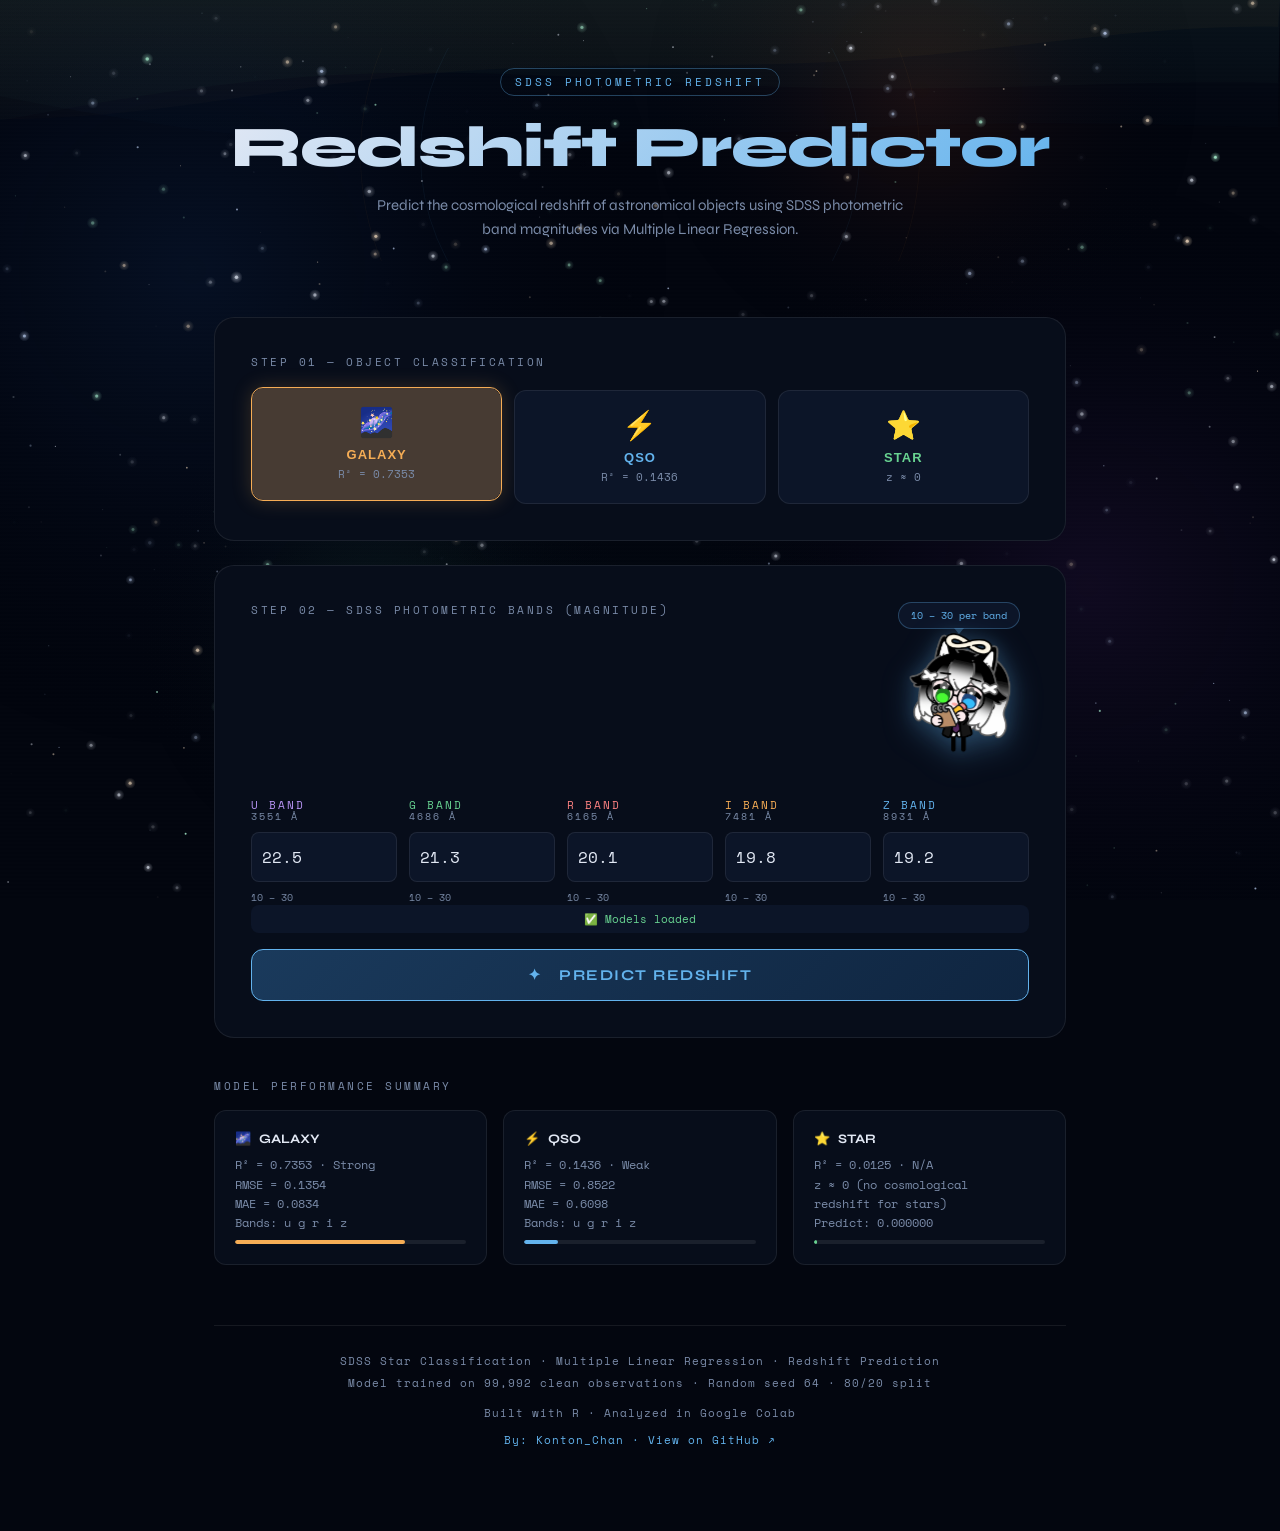
==== commit 5fe0c487: "Initial commit: MLR Redshift Predictor" ====
--- a/index.html
+++ b/index.html
@@ -6,7 +6,6 @@
   <title>Redshift Predictor — SDSS MLR</title>
   <link href="https://fonts.googleapis.com/css2?family=Space+Mono:ital,wght@0,400;0,700;1,400&family=Syne:wght@400;600;700;800&display=swap" rel="stylesheet" />
   <link rel="stylesheet" href="style.css" />
-
 </head>
 <body>
 
@@ -95,9 +94,51 @@
   <!-- Result -->
   <div id="result-panel">
     <div class="result-inner">
+
       <div class="result-label">Predicted Redshift (z)</div>
       <div class="result-value" id="result-value">—</div>
       <div class="result-unit">dimensionless · cosmological redshift</div>
+
+      <!-- ══ 95% Prediction Interval ══ -->
+      <div class="ci-box" id="ci-box">
+        <div class="ci-header">
+          <span class="ci-title">95% Prediction Interval</span>
+          <span class="ci-note" id="ci-note">± 1.96 × RMSE (approx.)</span>
+        </div>
+
+        <!-- Visual range bar -->
+        <div class="ci-bar-row">
+          <div class="ci-bound-block">
+            <div class="ci-bound-label">Lower</div>
+            <div class="ci-bound-value" id="ci-lower">—</div>
+          </div>
+
+          <div class="ci-track-wrap">
+            <div class="ci-track">
+              <div class="ci-fill" id="ci-fill"></div>
+              <div class="ci-marker" id="ci-marker"></div>
+            </div>
+            <div class="ci-track-labels">
+              <span id="ci-lower-tick">—</span>
+              <span class="ci-track-center-label">Predicted z</span>
+              <span id="ci-upper-tick">—</span>
+            </div>
+          </div>
+
+          <div class="ci-bound-block ci-bound-block-right">
+            <div class="ci-bound-label">Upper</div>
+            <div class="ci-bound-value" id="ci-upper">—</div>
+          </div>
+        </div>
+
+        <!-- Width chip -->
+        <div class="ci-width-row">
+          <span class="ci-width-chip" id="ci-width">Width: —</span>
+          <span class="ci-interp" id="ci-interp"></span>
+        </div>
+      </div>
+      <!-- ══ end PI ══ -->
+
       <div class="result-grid">
         <div class="result-stat"><div class="stat-label">Class</div><div class="stat-value" id="res-class">—</div></div>
         <div class="result-stat"><div class="stat-label">Model R²</div><div class="stat-value" id="res-r2">—</div></div>
@@ -123,10 +164,7 @@
         the swatch shows the true colour. Lighter = shorter wavelength, darker = longer.
       </p>
 
-      <!-- TOP ROW: Big swatch + 4 stat boxes -->
       <div style="display:flex;gap:16px;align-items:center;margin-bottom:20px;flex-wrap:wrap;">
-
-        <!-- Swatch -->
         <div style="text-align:center;flex-shrink:0;">
           <div id="doppler-swatch"
             style="width:clamp(64px,10vw,90px);height:clamp(64px,10vw,90px);
@@ -143,7 +181,6 @@
             border:1px solid rgba(255,255,255,0.15);"></div>
         </div>
 
-        <!-- 4 info chips in a 2×2 grid -->
         <div style="flex:1;min-width:220px;display:grid;grid-template-columns:1fr 1fr;gap:10px;">
           <div style="background:var(--bg3);border:1px solid var(--border);border-radius:10px;padding:12px;">
             <div style="font-family:'Space Mono',monospace;font-size:9px;letter-spacing:1px;text-transform:uppercase;color:var(--text-dim);margin-bottom:4px;">Redshift z</div>
@@ -164,10 +201,20 @@
         </div>
       </div>
 
-      <!-- Spectrum strip -->
-      <canvas id="doppler-canvas" class="sim-canvas" style="height:52px;border-radius:8px;cursor:pointer;"></canvas>
-
-      <!-- z axis labels below strip -->
+      <!-- Canvas wrapper: position:relative + margin-top:28px reserves space for the pill label -->
+      <div style="position:relative; margin-top:44px;">
+        <div id="doppler-pred-label" style="
+          position:absolute; bottom:calc(100% + 4px);
+          transform:translateX(-50%);
+          font-family:'Space Mono',monospace; font-size:10px; font-weight:700;
+          color:#0a1020; background:rgba(255,255,255,0.93);
+          border-radius:6px; padding:3px 10px; white-space:nowrap;
+          pointer-events:none; z-index:10;
+          box-shadow:0 2px 8px rgba(0,0,0,0.5);
+          display:none;">▲ Predicted z = —</div>
+        <canvas id="doppler-canvas" class="sim-canvas" style="height:52px;border-radius:8px;cursor:pointer;"></canvas>
+      </div>
+
       <div style="display:flex;justify-content:space-between;align-items:center;margin-top:5px;font-family:'Space Mono',monospace;font-size:10px;color:var(--text-dim);">
         <span id="doppler-axis-min">z = 0</span>
         <span style="display:flex;flex-direction:column;align-items:center;gap:2px;">
@@ -177,11 +224,9 @@
         <span id="doppler-axis-max">z = 5</span>
       </div>
 
-      <!-- Slider + Animate button -->
       <div style="display:flex;align-items:center;gap:12px;margin-top:14px;">
         <input type="range" id="doppler-slider" min="0" max="5" step="0.001" value="0"
-          oninput="onDopplerSlide(this.value)"
-          style="flex:1;" />
+          oninput="onDopplerSlide(this.value)" style="flex:1;" />
         <button id="doppler-anim-btn" onclick="toggleDopplerAnim()"
           style="flex-shrink:0;background:var(--bg3);border:1.5px solid rgba(99,179,237,0.4);
                  border-radius:8px;color:var(--qso);font-family:'Space Mono',monospace;
@@ -190,15 +235,21 @@
           <span id="doppler-anim-icon">▶</span>
           <span id="doppler-anim-label">Animate z: 0 → 5</span>
         </button>
-      </div>
-
-      <!-- Out-of-range note (shown below slider when predicted z > 5) -->
+        <button onclick="resetDopplerToPredicted()"
+          style="flex-shrink:0;background:var(--bg3);border:1.5px solid rgba(104,211,145,0.4);
+                 border-radius:8px;color:var(--star);font-family:'Space Mono',monospace;
+                 font-size:10px;padding:8px 14px;cursor:pointer;white-space:nowrap;
+                 transition:all 0.2s ease;display:flex;align-items:center;gap:6px;">
+          <span>⟳</span>
+          <span id="doppler-reset-label">Reset to Predicted z</span>
+        </button>
+      </div>
+
       <div id="doppler-range-note" style="display:none;background:rgba(99,179,237,0.07);
         border:1px solid rgba(99,179,237,0.25);border-radius:8px;padding:10px 14px;
         font-family:'Space Mono',monospace;font-size:10px;color:var(--qso);
         line-height:1.6;margin-top:12px;"></div>
 
-      <!-- Notable lines at current z -->
       <div style="margin-top:16px;">
         <div style="font-family:'Space Mono',monospace;font-size:9px;letter-spacing:1.5px;text-transform:uppercase;color:var(--text-dim);margin-bottom:8px;">Key emission lines at current z</div>
         <div id="doppler-lines" style="display:flex;flex-wrap:wrap;gap:6px;"></div>
@@ -221,7 +272,7 @@
       <div class="card-label">④ Cosmic Distance Estimation</div>
       <div id="cosmic-stats" style="display:grid;grid-template-columns:repeat(2,1fr);gap:12px;margin-bottom:16px;"></div>
       <canvas id="cosmic-canvas" class="sim-canvas" style="height:110px;border-radius:8px;"></canvas>
-      <p style="font-size:10px;color:var(--text-dim);font-family:'Space Mono',monospace;margin-top:8px;">'* d ≈ (c/H0)×z, H0=70 km/s/Mpc. Light travel time via ΛCDM approximation.'</p>
+      <p style="font-size:10px;color:var(--text-dim);font-family:'Space Mono',monospace;margin-top:8px;">* d ≈ (c/H0)×z, H0=70 km/s/Mpc. Light travel time via ΛCDM approximation.</p>
     </div>
   </div>
 
@@ -250,13 +301,12 @@
   <footer>
     <div>SDSS Star Classification · Multiple Linear Regression · Redshift Prediction</div>
     <div>Model trained on 99,992 clean observations · Random seed 64 · 80/20 split</div>
-    <div style="margin-top:8px;">Built with R · Analyzed in Google Colab</a></div>
+    <div style="margin-top:8px;">Built with R · Analyzed in Google Colab</div>
     <div style="margin-top:5px;"><a href="https://github.com/Konton-Chan/MLR_Redshift_Using_R.git" target="_blank">By: Konton_Chan · View on GitHub ↗</a></div>
   </footer>
-  </footer>
 
 </div><!-- /wrapper -->
 
 <script src="script.js"></script>
 </body>
-</html>
+</html>
--- a/style.css
+++ b/style.css
@@ -47,8 +47,7 @@
 header {
   text-align: center; margin-bottom: clamp(32px, 5vw, 56px);
   animation: fadeDown 1s ease both; position: relative;
-  overflow: hidden;
-  padding: 20px 0;
+  overflow: hidden; padding: 20px 0;
 }
 
 .orbit-ring {
@@ -201,13 +200,7 @@
   border-top: 6px solid var(--border-glow);
 }
 
-/* ══════════════════════════════════════
-   MASCOT IMAGE — GPU-accelerated smooth animation
-   - will-change: transform only (not filter) keeps it on its own
-     composited layer without triggering expensive filter recalcs
-   - translateZ(0) promotes the element to GPU immediately on load
-   - backface-visibility: hidden prevents flicker during scale
-══════════════════════════════════════ */
+/* ── MASCOT IMAGE — GPU-accelerated ── */
 .mascot-img {
   width: clamp(90px, 14vw, 140px);
   height: auto;
@@ -265,7 +258,167 @@
 
 .result-label { font-family: 'Space Mono', monospace; font-size: 11px; letter-spacing: 2.5px; text-transform: uppercase; color: var(--text-dim); margin-bottom: 8px; }
 .result-value { font-family: 'Space Mono', monospace; font-size: clamp(2rem, 8vw, 4rem); font-weight: 700; letter-spacing: -1px; line-height: 1; margin-bottom: 6px; transition: color 0.4s ease; }
-.result-unit  { font-size: clamp(11px, 2vw, 14px); color: var(--text-dim); font-family: 'Space Mono', monospace; margin-bottom: 24px; }
+.result-unit  { font-size: clamp(11px, 2vw, 14px); color: var(--text-dim); font-family: 'Space Mono', monospace; margin-bottom: 20px; }
+
+/* ══════════════════════════════════════
+   95% CONFIDENCE INTERVAL BOX
+══════════════════════════════════════ */
+.ci-box {
+  --ci-color: var(--qso);
+  background: var(--bg3);
+  border: 1px solid rgba(255,255,255,0.08);
+  border-radius: 14px;
+  padding: 16px 18px;
+  margin-bottom: 24px;
+  animation: fadeUp 0.5s ease 0.15s both;
+  transition: border-color 0.3s ease;
+}
+.ci-box:hover { border-color: var(--ci-color, var(--border-glow)); }
+
+/* Header row: title + note */
+.ci-header {
+  display: flex;
+  align-items: center;
+  justify-content: space-between;
+  margin-bottom: 14px;
+  flex-wrap: wrap;
+  gap: 6px;
+}
+.ci-title {
+  font-family: 'Space Mono', monospace;
+  font-size: 10px;
+  letter-spacing: 2px;
+  text-transform: uppercase;
+  color: var(--text-dim);
+}
+.ci-note {
+  font-family: 'Space Mono', monospace;
+  font-size: 9px;
+  letter-spacing: 1px;
+  color: var(--ci-color, var(--qso));
+  opacity: 0.75;
+  background: rgba(99,179,237,0.07);
+  border: 1px solid rgba(99,179,237,0.2);
+  border-radius: 100px;
+  padding: 2px 10px;
+}
+
+/* Main bar row: lower | track | upper */
+.ci-bar-row {
+  display: flex;
+  align-items: center;
+  gap: 12px;
+  margin-bottom: 10px;
+}
+
+/* Bound blocks (left & right) */
+.ci-bound-block {
+  flex-shrink: 0;
+  text-align: left;
+  min-width: 72px;
+}
+.ci-bound-block-right { text-align: right; }
+.ci-bound-label {
+  font-family: 'Space Mono', monospace;
+  font-size: 9px;
+  letter-spacing: 1.5px;
+  text-transform: uppercase;
+  color: var(--text-dim);
+  margin-bottom: 3px;
+}
+.ci-bound-value {
+  font-family: 'Space Mono', monospace;
+  font-size: clamp(11px, 2vw, 13px);
+  font-weight: 700;
+  color: var(--ci-color, var(--qso));
+  overflow-wrap: break-word;
+}
+
+/* Track: the visual range bar */
+.ci-track-wrap { flex: 1; min-width: 0; }
+.ci-track {
+  position: relative;
+  height: 10px;
+  border-radius: 100px;
+  background: rgba(255,255,255,0.06);
+  border: 1px solid rgba(255,255,255,0.08);
+  overflow: visible;
+  margin-bottom: 6px;
+}
+
+/* Filled region of the CI */
+.ci-fill {
+  position: absolute;
+  top: 0; bottom: 0;
+  border-radius: 100px;
+  transition: left 0.4s ease, width 0.4s ease, background 0.4s ease;
+}
+
+/* Predicted value marker (dot in the centre) */
+.ci-marker {
+  position: absolute;
+  top: 50%;
+  transform: translate(-50%, -50%);
+  width: 16px;
+  height: 16px;
+  border-radius: 50%;
+  border: 2.5px solid rgba(255,255,255,0.9);
+  transition: left 0.4s ease, background 0.4s ease, box-shadow 0.4s ease;
+  z-index: 2;
+}
+
+/* Axis labels below the track */
+.ci-track-labels {
+  display: flex;
+  justify-content: space-between;
+  align-items: center;
+  font-family: 'Space Mono', monospace;
+  font-size: 9px;
+  color: var(--text-dim);
+}
+.ci-track-center-label {
+  font-size: 8px;
+  letter-spacing: 0.5px;
+  opacity: 0.6;
+  text-align: center;
+}
+
+/* Bottom row: width chip + interpretation */
+.ci-width-row {
+  display: flex;
+  align-items: center;
+  gap: 10px;
+  flex-wrap: wrap;
+  margin-top: 4px;
+}
+.ci-width-chip {
+  font-family: 'Space Mono', monospace;
+  font-size: 10px;
+  font-weight: 700;
+  color: var(--text-dim);
+  background: rgba(255,255,255,0.05);
+  border: 1px solid rgba(255,255,255,0.08);
+  border-radius: 100px;
+  padding: 3px 12px;
+  letter-spacing: 0.5px;
+}
+.ci-interp {
+  font-family: 'Space Mono', monospace;
+  font-size: 10px;
+  line-height: 1.4;
+  flex: 1;
+}
+
+/* Mobile: stack bound blocks vertically */
+@media (max-width: 480px) {
+  .ci-bar-row     { flex-wrap: wrap; }
+  .ci-bound-block { min-width: auto; flex: 1; }
+  .ci-track-wrap  { order: 3; width: 100%; }
+}
+
+/* ══════════════════════════════════════
+   END CI BOX
+══════════════════════════════════════ */
 
 .result-grid { display: grid; grid-template-columns: repeat(3, 1fr); gap: 12px; margin-bottom: 24px; }
 .result-stat { background: var(--bg3); border: 1px solid var(--border); border-radius: 10px; padding: clamp(10px, 2vw, 14px); transition: transform 0.2s ease, border-color 0.2s ease; min-width: 0; }
@@ -286,10 +439,7 @@
 @keyframes shake { 0%,100%{transform:translateX(0)} 20%{transform:translateX(-6px)} 40%{transform:translateX(6px)} 60%{transform:translateX(-4px)} 80%{transform:translateX(4px)} }
 
 /* ── Simulation Canvases ── */
-.sim-canvas {
-  width: 100%; display: block; border-radius: 8px;
-  min-height: 60px;
-}
+.sim-canvas { width: 100%; display: block; border-radius: 8px; min-height: 60px; }
 
 /* ── Info Section ── */
 .info-section { margin-top: 40px; animation: fadeUp 0.7s ease 0.3s both; }
@@ -312,7 +462,6 @@
    RESPONSIVE BREAKPOINTS
 ══════════════════════════════════════ */
 
-/* ── Tablet: 601px – 768px ── */
 @media (max-width: 768px) {
   .result-grid   { grid-template-columns: repeat(2, 1fr); }
   .info-grid     { grid-template-columns: repeat(2, 1fr); }
@@ -320,7 +469,6 @@
   .band-grid     { grid-template-columns: repeat(3, 1fr); }
 }
 
-/* ── Mobile: ≤ 600px ── */
 @media (max-width: 600px) {
   .class-grid    { grid-template-columns: repeat(3, 1fr); gap: 8px; }
   .band-grid     { grid-template-columns: repeat(3, 1fr); }
@@ -333,26 +481,8 @@
   .mascot-wrap   { order: -1; width: 100%; flex-direction: row; align-items: center; gap: 10px; margin-bottom: 8px; }
   .mascot-bubble { margin-bottom: 0; }
   .mascot-img    { width: 72px; }
-
   .equation-text { font-size: 10px; }
 }
-
-/* ── Doppler Interactive ── */
-.doppler-swatch-row {
-  display: flex; align-items: center; gap: 16px; margin-bottom: 16px; flex-wrap: wrap;
-}
-.doppler-swatch {
-  width: clamp(48px,8vw,72px); height: clamp(48px,8vw,72px);
-  border-radius: 50%; border: 2px solid rgba(255,255,255,0.15);
-  flex-shrink: 0; transition: background 0.15s ease;
-  box-shadow: 0 0 20px rgba(0,0,0,0.5);
-}
-.doppler-info { flex: 1; min-width: 180px; }
-.doppler-info-line {
-  font-family: 'Space Mono', monospace; font-size: 11px;
-  color: var(--text-dim); margin-bottom: 4px;
-}
-.doppler-info-line span { color: var(--text); font-weight: 700; }
 
 /* ── Doppler Slider ── */
 #doppler-slider {
@@ -366,8 +496,7 @@
 #doppler-slider::-webkit-slider-thumb {
   -webkit-appearance: none; appearance: none;
   width: 20px; height: 20px; border-radius: 50%;
-  background: #fff;
-  border: 2.5px solid #fff;
+  background: #fff; border: 2.5px solid #fff;
   box-shadow: 0 0 12px rgba(255,255,255,0.7), 0 0 4px rgba(0,0,0,0.5);
   cursor: grab; transition: transform 0.15s ease, border-color 0.15s ease, box-shadow 0.15s ease;
 }
@@ -377,19 +506,9 @@
   border: 2.5px solid #fff;
   box-shadow: 0 0 12px rgba(255,255,255,0.7); cursor: grab;
 }
-.doppler-animate-btn {
-  display: inline-flex; align-items: center; gap: 8px;
-  background: var(--bg3); border: 1px solid var(--border-glow);
-  border-radius: 100px; padding: 6px 14px; cursor: pointer;
-  font-family: 'Space Mono', monospace; font-size: 10px; letter-spacing: 1px;
-  color: var(--qso); transition: all 0.2s ease; margin-top: 12px;
-}
-.doppler-animate-btn:hover { background: var(--qso-glow); box-shadow: 0 0 12px rgba(99,179,237,0.2); }
-.doppler-animate-btn.playing { color: var(--galaxy); border-color: rgba(246,173,85,0.5); }
-
-/* ── Small Mobile: ≤ 400px ── */
+
 @media (max-width: 400px) {
   .class-grid { grid-template-columns: 1fr; }
   .band-grid  { grid-template-columns: repeat(2, 1fr); }
   .card       { border-radius: 14px; }
-}+}
